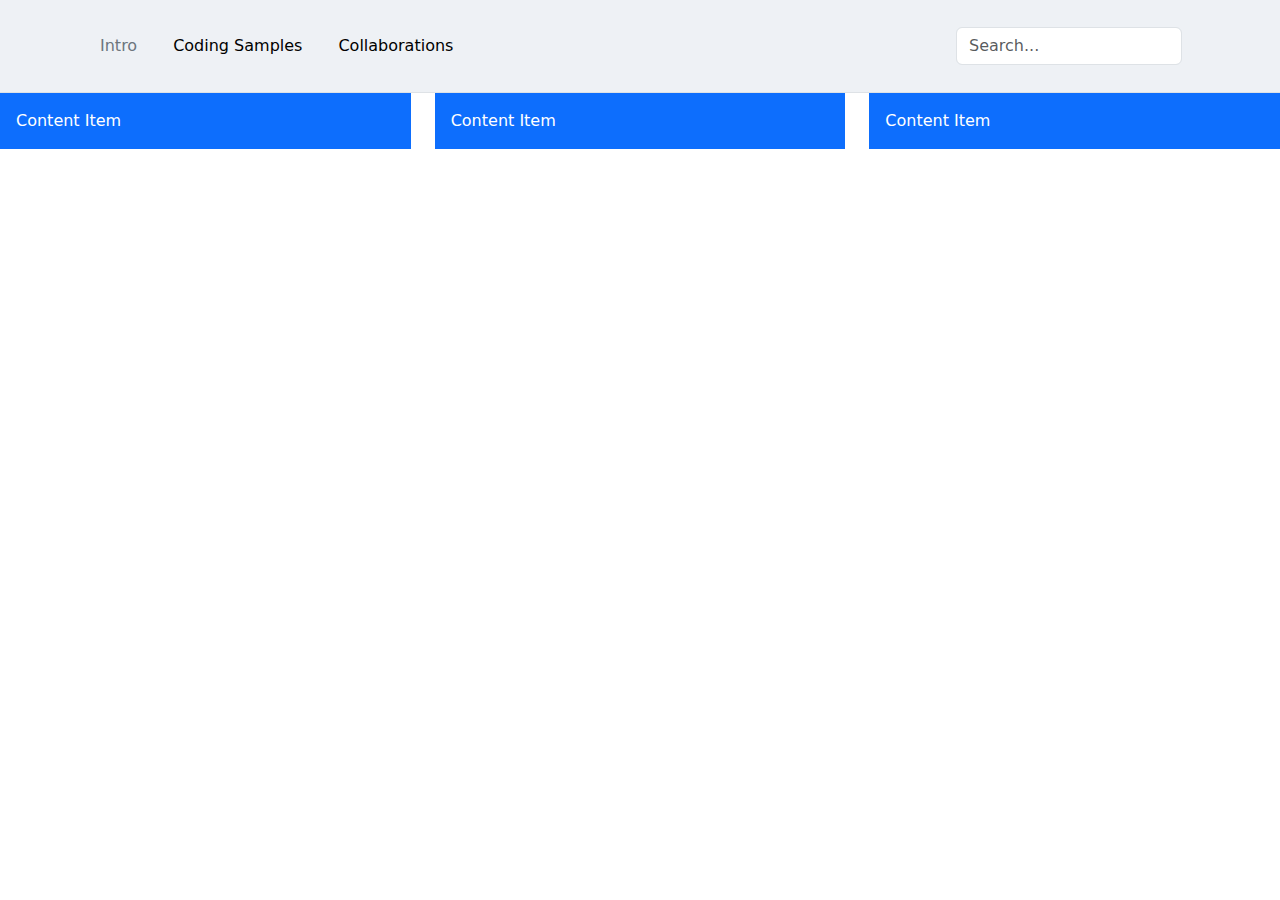
==== coding-samples.html @ 299dd821 "Adds coding-samples page" ====
<!DOCTYPE html>
<html lang="en-us">
<head>
    <meta charset="UTF-8">
    <meta name="viewport" content="width=device-width, initial-scale=1.0">
    <title>Cecilio's Coding Samples</title>
    <link rel="icon" href="./asset-images/Cecilio-Favicon.png" type="image/x-icon">
    <link rel="stylesheet" href="css/bootstrap.min.css">
    <link rel="stylesheet" href="css/style.css">
    <script src="script.js"></script>
</head>

<body>
    <!-- Navigation -->
   <header class="p-3  border-bottom">
       <div class="container">
         <div class="d-flex flex-wrap align-items-center justify-content-center justify-content-lg-start">
           <!--  <a href="/" class="d-flex align-items-center mb-2 mb-lg-0 link-body-emphasis text-decoration-none">
             <svg class="bi me-2" width="40" height="32" role="img" aria-label="Bootstrap"><use xlink:href="#bootstrap"/></svg>
           </a> -->
   
           <ul class="nav col-12 col-lg-auto me-lg-auto mb-2 justify-content-center mb-md-0">
             <li><a href="index.html" class="nav-link px-2 link-secondary">Intro</a></li>
             <li><a href="coding-samples.html" class="nav-link px-2 link-body-emphasis">Coding Samples</a></li>
             <li><a href="#" class="nav-link px-2 link-body-emphasis">Collaborations</a></li>
           </ul>
   
           <form class="col-12 col-lg-auto mb-3 mb-lg-0 me-lg-3" role="search">
             <input type="search" class="form-control" placeholder="Search..." aria-label="Search">
           </form>
           
           <!--  <div class="dropdown text-end">
             <a href="#" class="d-block link-body-emphasis text-decoration-none dropdown-toggle" data-bs-toggle="dropdown" aria-expanded="false">
               <img src="https://github.com/mdo.png" alt="mdo" width="32" height="32" class="rounded-circle">
             </a>
             <ul class="dropdown-menu text-small">
               <li><a class="dropdown-item" href="#">New project...</a></li>
               <li><a class="dropdown-item" href="#">Settings</a></li>
               <li><a class="dropdown-item" href="#">Profile</a></li>
               <li><hr class="dropdown-divider"></li>
               <li><a class="dropdown-item" href="#">Sign out</a></li>
             </ul> -->
           </div>
         </div>
       </div>
     </header>

   <!-- Central Content -->
    <div class="row">
        <div class="col-md-4">
            <div class="p-3 text-bg-primary">Content Item</div>
        </div>
        <div class="col-md-4">
            <div class="p-3 text-bg-primary">Content Item</div>
        </div>
        <div class="col-md-4">
            <div class="p-3 text-bg-primary">Content Item</div>
        </div>
    </div>

</body>
</html>
---- css/style.css ----
header {
  /* background-image: url('./asset-images/Img-Portfolio-Code.jpg'); */
  background-color: #eef1f5;
}

.container-fluid {
  padding: 0px;
  width: 100%;
}

footer {
  background-color: #eef1f5;
  color: #959595;
  text-align: center;
  padding: 10px;
  border-top: 1px solid #d3dce6;
}

#Repo {
  color: #547182;
  letter-spacing: 1px;
}

h1, h2, h3, h4, h5, h6 {
  margin: 0 0 15px 0;
  color: #4075a7;
}

a {
  color: #2a6496;
  text-decoration: none;
}

li {
  list-style: none;
  padding: 10px;
}

li a {
  list-style: none;
  text-decoration: none;
  color: rgb(223, 230, 234);
}
li a:hover {
  border: 5px rgb(129, 156, 187);
}
.photo { 
  align: center;
  width: 210px;
  height: 210px;
  border-radius: 50%;
  box-shadow: 0px 0px 14px #a9a9a9;
  object-fit: cover;
  margin-bottom: 40%;
}

#sidebarleft {
  background-color: #0f141b;
  margin-top: 0;
  padding: 5% 10px 10% 5%;
  border-right: 1px solid #d3dce6;
  float: left;
}

.sidebar {
  float: left;
}

.sidebar h5 {
  text-align: center;
}

.sidebar h5 a {
  color: #5a7a9b; /* Change this to the shade of blue you prefer */
  text-decoration: none;
  font-weight: bold;
  display: inline-block;
  padding: 7px;
  border-radius: 5px;
  transition: background-color 0.3s ease;
}

.sidebar h5 a:hover {
  color: #104e8b; /* Darker blue on hover */
  text-decoration: none; /* Keep underline removed on hover */
}

.col-md-3 {
  padding: 5% 5% 0 4%;
}
.col-md-6 {
  padding: 5% 3% 10% 5%;
}

a.social {
  display: block;
  float: left;
  color: rgb(95, 112, 112);
  text-align: right;
  padding: 5px;
  text-decoration: none;
}
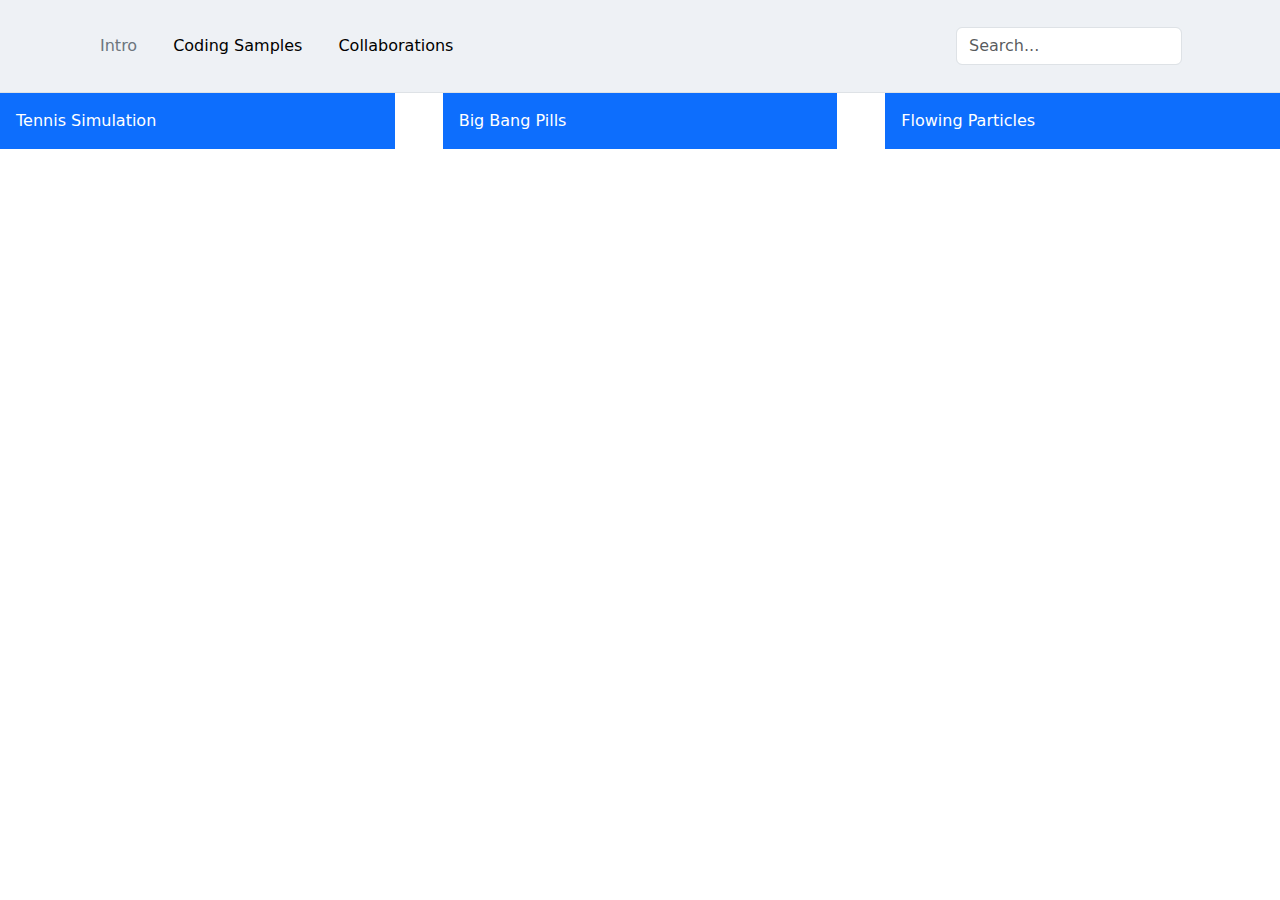
==== commit 185792d9: "Defines styles" ====
--- a/coding-samples.html
+++ b/coding-samples.html
@@ -46,15 +46,15 @@
      </header>
 
    <!-- Central Content -->
-    <div class="row">
+    <div class="row g-5">
         <div class="col-md-4">
-            <div class="p-3 text-bg-primary">Content Item</div>
+            <div class="p-3 text-bg-primary">Tennis Simulation</div>
         </div>
         <div class="col-md-4">
-            <div class="p-3 text-bg-primary">Content Item</div>
+            <div class="p-3 text-bg-primary">Big Bang Pills</div>
         </div>
         <div class="col-md-4">
-            <div class="p-3 text-bg-primary">Content Item</div>
+            <div class="p-3 text-bg-primary">Flowing Particles</div>
         </div>
     </div>
 
--- a/css/style.css
+++ b/css/style.css
@@ -1,6 +1,6 @@
 
 header {
-  /* background-image: url('./asset-images/Img-Portfolio-Code.jpg'); */
+  /* background-image: url('/img/Bkground-ln.jpg'); */
   background-color: #eef1f5;
 }
 
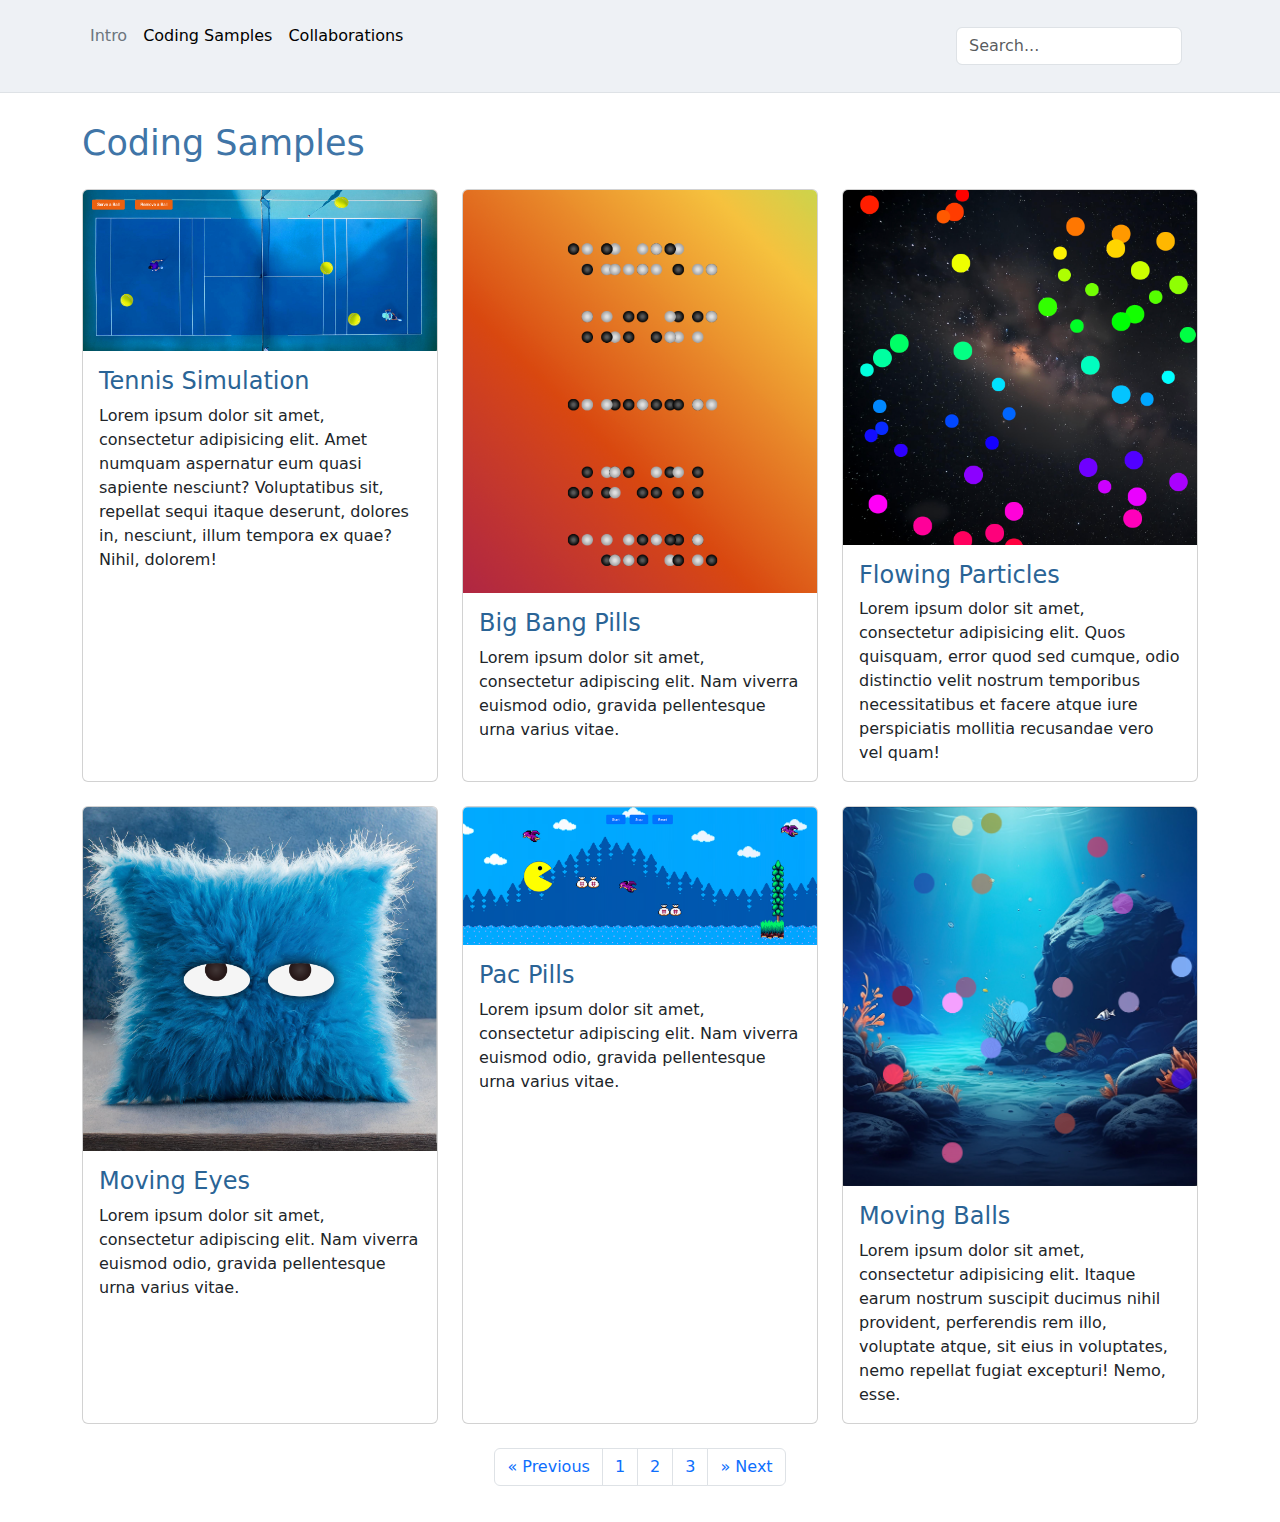
==== commit 77d838b4: "Redo coding-samples.html" ====
--- a/coding-samples.html
+++ b/coding-samples.html
@@ -6,6 +6,7 @@
     <title>Cecilio's Coding Samples</title>
     <link rel="icon" href="./asset-images/Cecilio-Favicon.png" type="image/x-icon">
     <link rel="stylesheet" href="css/bootstrap.min.css">
+    <link rel="stylesheet" href="js/bootstrap.bundle.min.js">
     <link rel="stylesheet" href="css/style.css">
     <script src="script.js"></script>
 </head>
@@ -46,17 +47,118 @@
      </header>
 
    <!-- Central Content -->
-    <div class="row g-5">
-        <div class="col-md-4">
-            <div class="p-3 text-bg-primary">Tennis Simulation</div>
+    <div class="container">
+      <!-- Page Heading -->
+      <h1 class="my-4">
+        <small>Coding Samples</small>
+      </h1>
+    
+      <div class="row">
+        <div class="col-lg-4 col-sm-6 mb-4">
+          <div class="card h-100">
+            <a href="https://ceciliosanchez.com/github/xpro/tennis_simulation/serve.html" target="_blank"><img class="card-img-top" src="img/screenshot-tennis-simulation.png" alt="Tennis Simulation Game"></a>
+            <div class="card-body">
+              <h4 class="card-title">
+                <a href="https://ceciliosanchez.com/github/xpro/tennis_simulation/serve.html" target="_blank">Tennis Simulation</a>
+              </h4>
+              <p class="card-text">Lorem ipsum dolor sit amet, consectetur adipisicing elit. Amet numquam
+                aspernatur eum quasi sapiente nesciunt? Voluptatibus sit, repellat sequi itaque deserunt,
+                dolores in, nesciunt, illum tempora ex quae? Nihil, dolorem!</p>
+            </div>
+          </div>
         </div>
-        <div class="col-md-4">
-            <div class="p-3 text-bg-primary">Big Bang Pills</div>
+        <div class="col-lg-4 col-sm-6 mb-4">
+          <div class="card h-100">
+            <a href="https://ceciliosanchez.com/github/xpro/big_bang_pills/bigBang.html" target="_blank"><img class="card-img-top" src="img/screenshot-bigbang-pills.png" alt="Big Bang Pills Animation"></a>
+            <div class="card-body">
+              <h4 class="card-title">
+                <a href="https://ceciliosanchez.com/github/xpro/big_bang_pills/bigBang.html" target="_blank">Big Bang Pills</a>
+              </h4>
+              <p class="card-text">Lorem ipsum dolor sit amet, consectetur adipiscing elit. Nam viverra euismod
+                odio, gravida pellentesque urna varius vitae.</p>
+            </div>
+          </div>
         </div>
-        <div class="col-md-4">
-            <div class="p-3 text-bg-primary">Flowing Particles</div>
+        <div class="col-lg-4 col-sm-6 mb-4">
+          <div class="card h-100">
+            <a href="https://ceciliosanchez.com/github/xpro/flowing_particles/one-dimension-motion.html" target="_blank"><img class="card-img-top" src="img/screenshot-moving-particles.png" alt=""></a>
+            <div class="card-body">
+              <h4 class="card-title">
+                <a href="https://ceciliosanchez.com/github/xpro/flowing_particles/one-dimension-motion.html" target="_blank">Flowing Particles</a>
+              </h4>
+              <p class="card-text">Lorem ipsum dolor sit amet, consectetur adipisicing elit. Quos quisquam, error
+                quod sed cumque, odio distinctio velit nostrum temporibus necessitatibus et facere atque iure
+                perspiciatis mollitia recusandae vero vel quam!</p>
+            </div>
+          </div>
         </div>
+        <div class="col-lg-4 col-sm-6 mb-4">
+          <div class="card h-100">
+            <a href="https://ceciliosanchez.com/github/xpro/moving_eyes/eyes.html" target="_blank"><img class="card-img-top" src="img/screenshot-moving-eyes.png" alt=""></a>
+            <div class="card-body">
+              <h4 class="card-title">
+                <a href="https://ceciliosanchez.com/github/xpro/moving_eyes/eyes.html" target="_blank">Moving Eyes</a>
+              </h4>
+              <p class="card-text">Lorem ipsum dolor sit amet, consectetur adipiscing elit. Nam viverra euismod
+                odio, gravida pellentesque urna varius vitae.</p>
+            </div>
+          </div>
+        </div>
+        <div class="col-lg-4 col-sm-6 mb-4">
+          <div class="card h-100">
+            <a href="https://ceciliosanchez.com/github/xpro/pac_pills/pac-pills.html" target="_blank"><img class="card-img-top" src="img/screenshot-game-pacpills.png" alt=""></a>
+            <div class="card-body">
+              <h4 class="card-title">
+                <a href="https://ceciliosanchez.com/github/xpro/pac_pills/pac-pills.html" target="_blank">Pac Pills</a>
+              </h4>
+              <p class="card-text">Lorem ipsum dolor sit amet, consectetur adipiscing elit. Nam viverra euismod
+                odio, gravida pellentesque urna varius vitae.</p>
+            </div>
+          </div>
+        </div>
+        <div class="col-lg-4 col-sm-6 mb-4">
+          <div class="card h-100">
+            <a href="https://ceciliosanchez.com/github/xpro/moving_balls/ball.html" target="_blank"><img class="card-img-top" src="img/screenshot-moving-balls.png" alt=""></a>
+            <div class="card-body">
+              <h4 class="card-title">
+                <a href="https://ceciliosanchez.com/github/xpro/moving_balls/ball.html" target="_blank">Moving Balls</a>
+              </h4>
+              <p class="card-text">Lorem ipsum dolor sit amet, consectetur adipisicing elit. Itaque earum nostrum
+                suscipit ducimus nihil provident, perferendis rem illo, voluptate atque, sit eius in voluptates,
+                nemo repellat fugiat excepturi! Nemo, esse.</p>
+            </div>
+          </div>
+        </div>
+      </div>
+      <!-- /.row -->
+    
+      <!-- Pagination -->
+      <ul class="pagination justify-content-center">
+        <li class="page-item">
+          <a class="page-link" href="#" aria-label="Previous">
+            <span aria-hidden="true">&laquo;</span>
+            <span class="sr-only">Previous</span>
+          </a>
+        </li>
+        <li class="page-item">
+          <a class="page-link" href="#">1</a>
+        </li>
+        <li class="page-item">
+          <a class="page-link" href="#">2</a>
+        </li>
+        <li class="page-item">
+          <a class="page-link" href="#">3</a>
+        </li>
+        <li class="page-item">
+          <a class="page-link" href="#" aria-label="Next">
+            <span aria-hidden="true">&raquo;</span>
+            <span class="sr-only">Next</span>
+          </a>
+        </li>
+      </ul>
+    
     </div>
+    <!-- /.container -->
 
 </body>
 </html>--- a/css/style.css
+++ b/css/style.css
@@ -1,29 +1,20 @@
-
 header {
   /* background-image: url('/img/Bkground-ln.jpg'); */
   background-color: #eef1f5;
 }
 
-.container-fluid {
-  padding: 0px;
-  width: 100%;
+.content p {
+  text-align: justify;
+  color: #444444;
 }
 
-footer {
-  background-color: #eef1f5;
-  color: #959595;
-  text-align: center;
-  padding: 10px;
-  border-top: 1px solid #d3dce6;
+h1, h2, h3, h4 {
+  margin: 0 0 40px 0;
+  color: #4075a7;
 }
 
-#Repo {
-  color: #547182;
-  letter-spacing: 1px;
-}
-
-h1, h2, h3, h4, h5, h6 {
-  margin: 0 0 15px 0;
+h5, h6 {
+  margin: 0 0 10px 0;
   color: #4075a7;
 }
 
@@ -32,19 +23,13 @@
   text-decoration: none;
 }
 
-li {
-  list-style: none;
-  padding: 10px;
+.col-md-3 {
+  padding: 5% 5% 0 4%;
+}
+.col-md-6 {
+  padding: 5% 3% 10% 5%;
 }
 
-li a {
-  list-style: none;
-  text-decoration: none;
-  color: rgb(223, 230, 234);
-}
-li a:hover {
-  border: 5px rgb(129, 156, 187);
-}
 .photo { 
   align: center;
   width: 210px;
@@ -52,25 +37,29 @@
   border-radius: 50%;
   box-shadow: 0px 0px 14px #a9a9a9;
   object-fit: cover;
-  margin-bottom: 40%;
-}
-
-#sidebarleft {
-  background-color: #0f141b;
-  margin-top: 0;
-  padding: 5% 10px 10% 5%;
-  border-right: 1px solid #d3dce6;
-  float: left;
+  margin-bottom: 35%;
 }
 
 .sidebar {
-  float: left;
+  display: flex;
+  flex-direction: column;
+  align-items: center;
+  justify-content: center;
+  text-align: center;
+  height: 100%;
+  margin-top: 0;
+  padding-left: 15px; /* Default padding */
 }
 
-.sidebar h5 {
-  text-align: center;
+@media (max-width: 768px) {
+  .sidebar {
+      padding-left: 30px; /* Increased padding for smaller screens */
+  }
+
+}#Repo {
+  color: #547182;
+  letter-spacing: 1px;
 }
-
 .sidebar h5 a {
   color: #5a7a9b; /* Change this to the shade of blue you prefer */
   text-decoration: none;
@@ -86,18 +75,45 @@
   text-decoration: none; /* Keep underline removed on hover */
 }
 
-.col-md-3 {
-  padding: 5% 5% 0 4%;
-}
-.col-md-6 {
-  padding: 5% 3% 10% 5%;
+ul {
+  list-style: none;
+  padding: 0;
 }
 
-a.social {
-  display: block;
-  float: left;
-  color: rgb(95, 112, 112);
-  text-align: right;
-  padding: 5px;
+ul li {
+  display: flex;
+  align-items: center;
+  margin-bottom: 20px;
+}
+
+ul li a {
   text-decoration: none;
+  color: rgb(10, 81, 136);
+  display: flex;
+  align-items: center;
 }
+
+ul li a:hover {
+  color:rgb(77, 190, 224);
+}
+
+ul li .icon {
+  width: 27px;
+  height: 27px;
+  background-size: cover;
+  background-position: center;
+  border-radius: 50%;
+  margin-right: 10px;
+}
+
+footer {
+    padding: 10px 0;
+    background-color: #f8f9fa;
+    border-top: 1px solid #e9ecef; 
+    position: fixed;
+    left: 0;
+    bottom: 0;
+    width: 100%;
+    text-align: center;
+
+}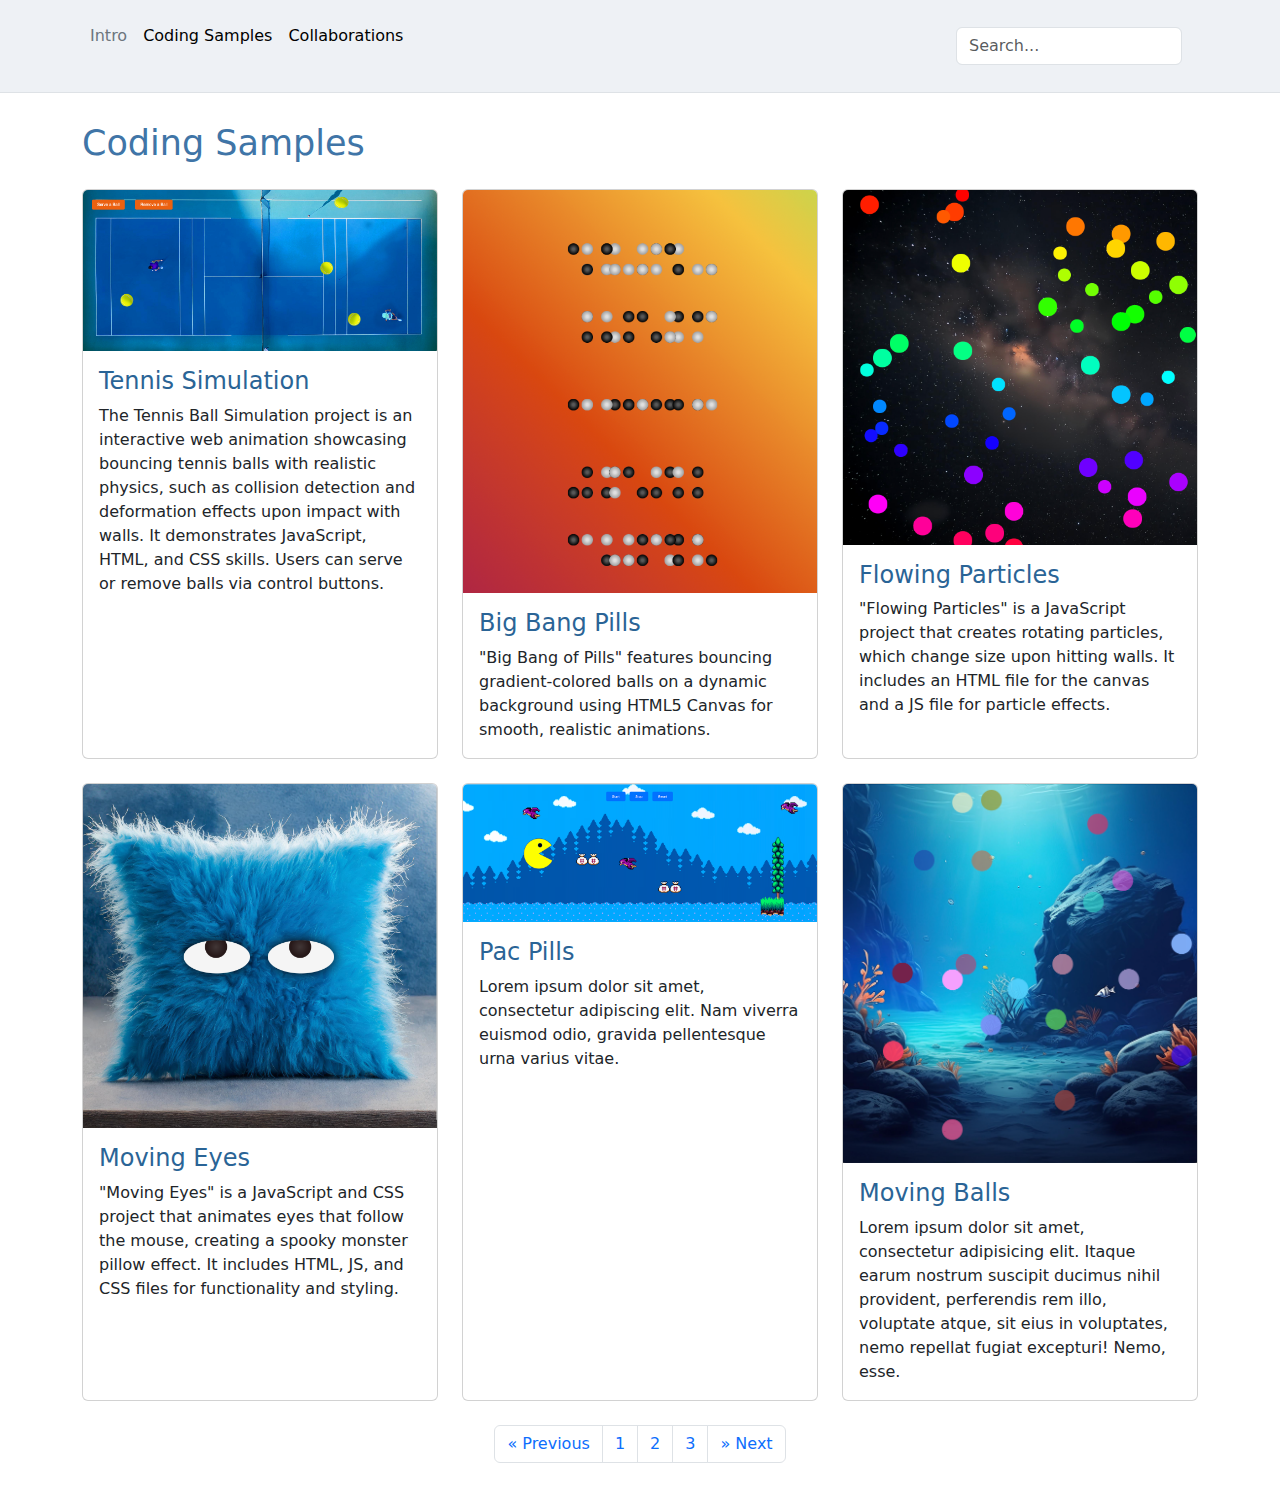
==== commit 631f5227: "Creates text for projects" ====
--- a/coding-samples.html
+++ b/coding-samples.html
@@ -61,9 +61,8 @@
               <h4 class="card-title">
                 <a href="https://ceciliosanchez.com/github/xpro/tennis_simulation/serve.html" target="_blank">Tennis Simulation</a>
               </h4>
-              <p class="card-text">Lorem ipsum dolor sit amet, consectetur adipisicing elit. Amet numquam
-                aspernatur eum quasi sapiente nesciunt? Voluptatibus sit, repellat sequi itaque deserunt,
-                dolores in, nesciunt, illum tempora ex quae? Nihil, dolorem!</p>
+              <p class="card-text">The Tennis Ball Simulation project is an interactive web animation showcasing bouncing tennis balls with realistic physics,
+                 such as collision detection and deformation effects upon impact with walls. It demonstrates JavaScript, HTML, and CSS skills. Users can serve or remove balls via control buttons.</p>
             </div>
           </div>
         </div>
@@ -74,8 +73,8 @@
               <h4 class="card-title">
                 <a href="https://ceciliosanchez.com/github/xpro/big_bang_pills/bigBang.html" target="_blank">Big Bang Pills</a>
               </h4>
-              <p class="card-text">Lorem ipsum dolor sit amet, consectetur adipiscing elit. Nam viverra euismod
-                odio, gravida pellentesque urna varius vitae.</p>
+              <p class="card-text">"Big Bang of Pills" features bouncing gradient-colored balls on a dynamic background using HTML5
+                 Canvas for smooth, realistic animations.</p>
             </div>
           </div>
         </div>
@@ -86,9 +85,8 @@
               <h4 class="card-title">
                 <a href="https://ceciliosanchez.com/github/xpro/flowing_particles/one-dimension-motion.html" target="_blank">Flowing Particles</a>
               </h4>
-              <p class="card-text">Lorem ipsum dolor sit amet, consectetur adipisicing elit. Quos quisquam, error
-                quod sed cumque, odio distinctio velit nostrum temporibus necessitatibus et facere atque iure
-                perspiciatis mollitia recusandae vero vel quam!</p>
+              <p class="card-text">"Flowing Particles" is a JavaScript project that creates rotating particles, which change 
+                size upon hitting walls. It includes an HTML file for the canvas and a JS file for particle effects.</p>
             </div>
           </div>
         </div>
@@ -99,8 +97,8 @@
               <h4 class="card-title">
                 <a href="https://ceciliosanchez.com/github/xpro/moving_eyes/eyes.html" target="_blank">Moving Eyes</a>
               </h4>
-              <p class="card-text">Lorem ipsum dolor sit amet, consectetur adipiscing elit. Nam viverra euismod
-                odio, gravida pellentesque urna varius vitae.</p>
+              <p class="card-text">"Moving Eyes" is a JavaScript and CSS project that animates eyes that follow the mouse, 
+                creating a spooky monster pillow effect. It includes HTML, JS, and CSS files for functionality and styling.</p>
             </div>
           </div>
         </div>
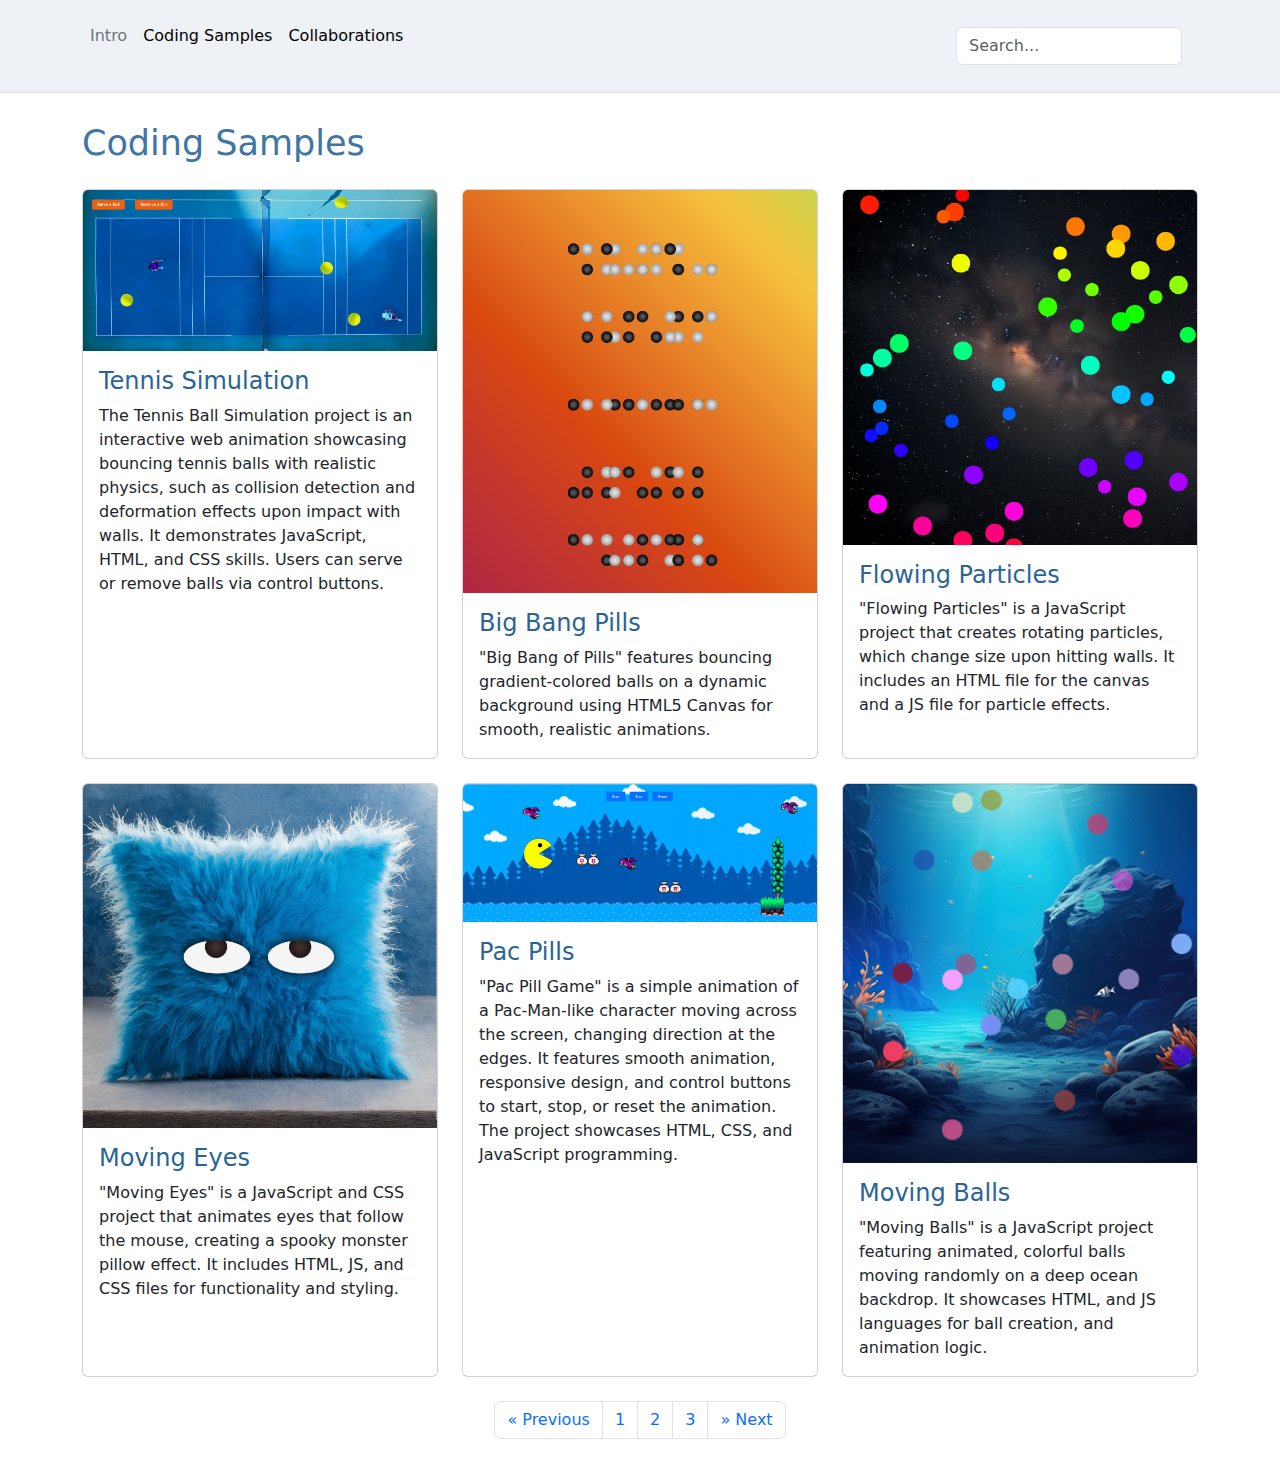
==== commit 3fe5e6d2: "Completes description of projects" ====
--- a/coding-samples.html
+++ b/coding-samples.html
@@ -109,8 +109,9 @@
               <h4 class="card-title">
                 <a href="https://ceciliosanchez.com/github/xpro/pac_pills/pac-pills.html" target="_blank">Pac Pills</a>
               </h4>
-              <p class="card-text">Lorem ipsum dolor sit amet, consectetur adipiscing elit. Nam viverra euismod
-                odio, gravida pellentesque urna varius vitae.</p>
+              <p class="card-text">"Pac Pill Game" is a simple animation of a Pac-Man-like character moving across the screen, 
+                changing direction at the edges. It features smooth animation, responsive design, and control buttons to start, 
+                stop, or reset the animation. The project showcases HTML, CSS, and JavaScript programming.</p>
             </div>
           </div>
         </div>
@@ -121,9 +122,8 @@
               <h4 class="card-title">
                 <a href="https://ceciliosanchez.com/github/xpro/moving_balls/ball.html" target="_blank">Moving Balls</a>
               </h4>
-              <p class="card-text">Lorem ipsum dolor sit amet, consectetur adipisicing elit. Itaque earum nostrum
-                suscipit ducimus nihil provident, perferendis rem illo, voluptate atque, sit eius in voluptates,
-                nemo repellat fugiat excepturi! Nemo, esse.</p>
+              <p class="card-text">"Moving Balls" is a JavaScript project featuring animated, colorful balls moving randomly on a deep ocean backdrop. 
+                It showcases HTML, and JS languages for ball creation, and animation logic.</p>
             </div>
           </div>
         </div>
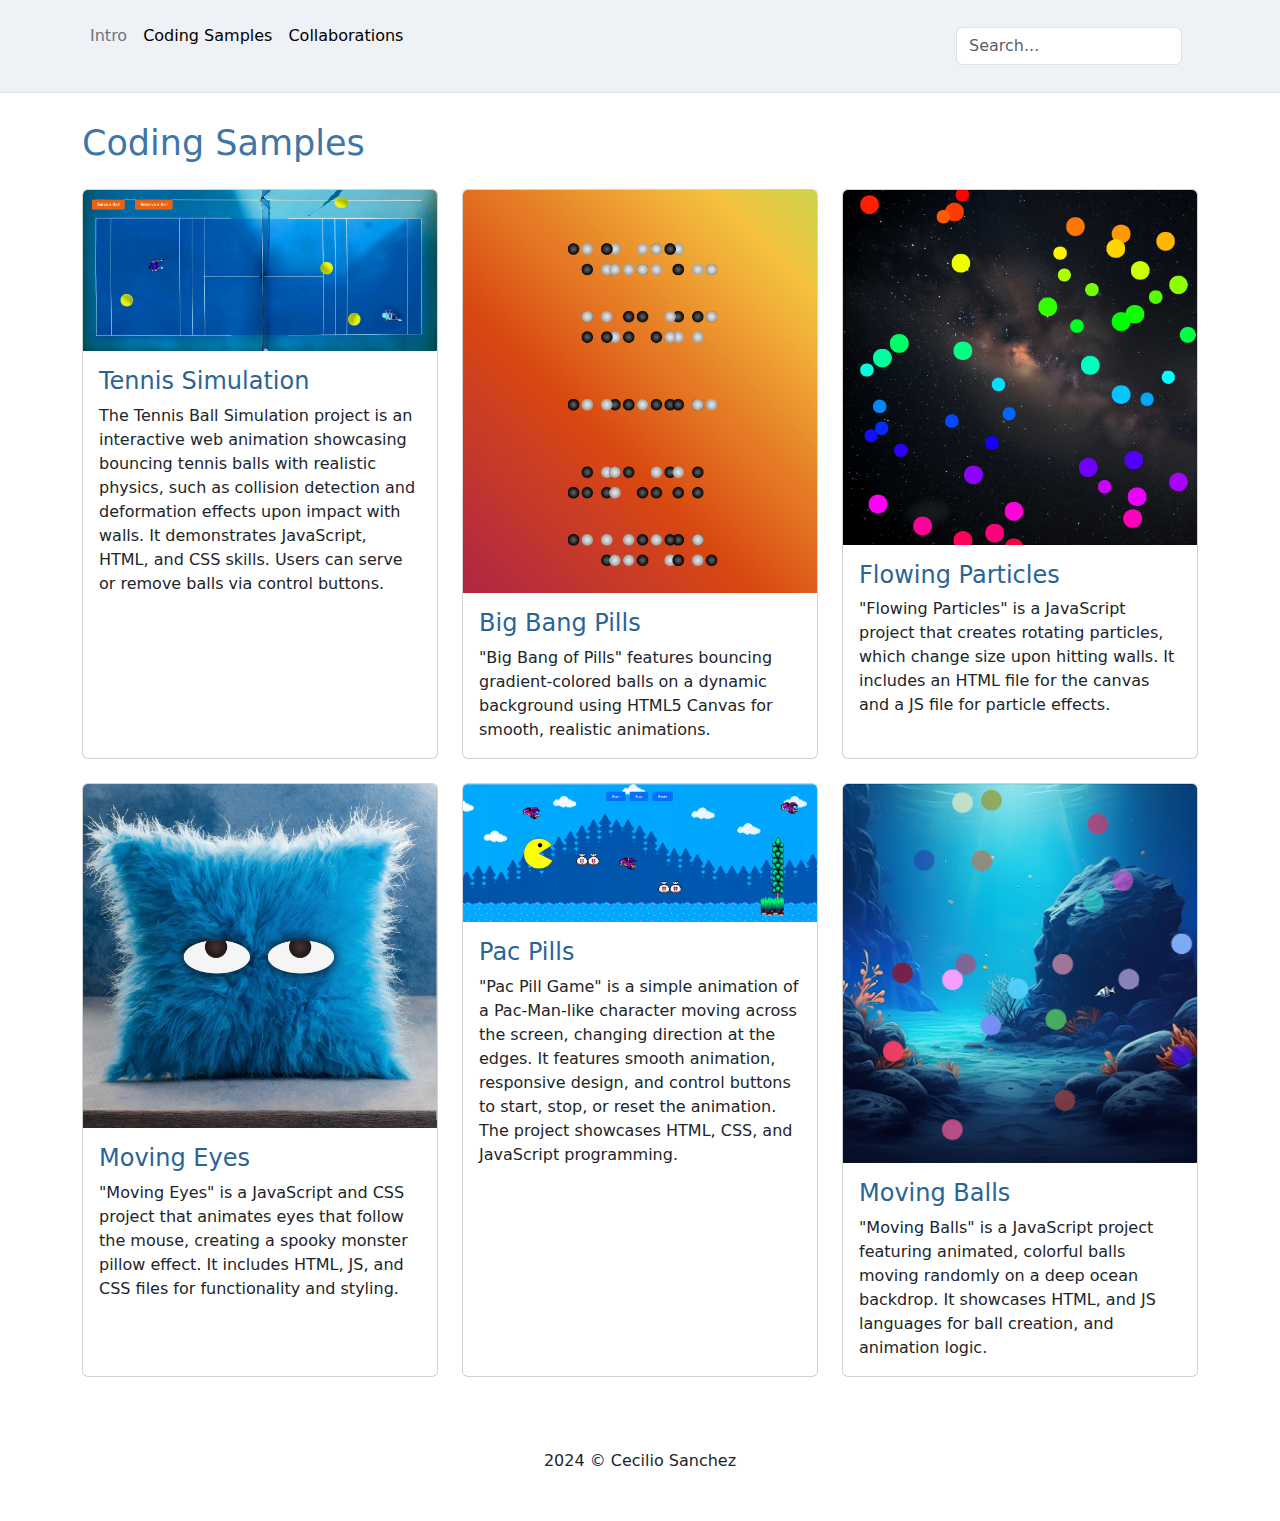
==== commit 91668742: "Enables Collaboration link" ====
--- a/coding-samples.html
+++ b/coding-samples.html
@@ -23,7 +23,7 @@
            <ul class="nav col-12 col-lg-auto me-lg-auto mb-2 justify-content-center mb-md-0">
              <li><a href="index.html" class="nav-link px-2 link-secondary">Intro</a></li>
              <li><a href="coding-samples.html" class="nav-link px-2 link-body-emphasis">Coding Samples</a></li>
-             <li><a href="#" class="nav-link px-2 link-body-emphasis">Collaborations</a></li>
+            <li><a href="https://ceciliosanchez.com/contact/" target="_blank" class="nav-link px-2 link-body-emphasis">Collaborations</a></li>
            </ul>
    
            <form class="col-12 col-lg-auto mb-3 mb-lg-0 me-lg-3" role="search">
@@ -132,6 +132,7 @@
     
       <!-- Pagination -->
       <ul class="pagination justify-content-center">
+        <!-- 
         <li class="page-item">
           <a class="page-link" href="#" aria-label="Previous">
             <span aria-hidden="true">&laquo;</span>
@@ -153,10 +154,16 @@
             <span class="sr-only">Next</span>
           </a>
         </li>
+        -->
       </ul>
     
     </div>
     <!-- /.container -->
 
+     <!-- Footer -->
+    <div class="text-center mt-5 mb-5">
+      2024 &copy; Cecilio Sanchez
+    </div>
+
 </body>
 </html>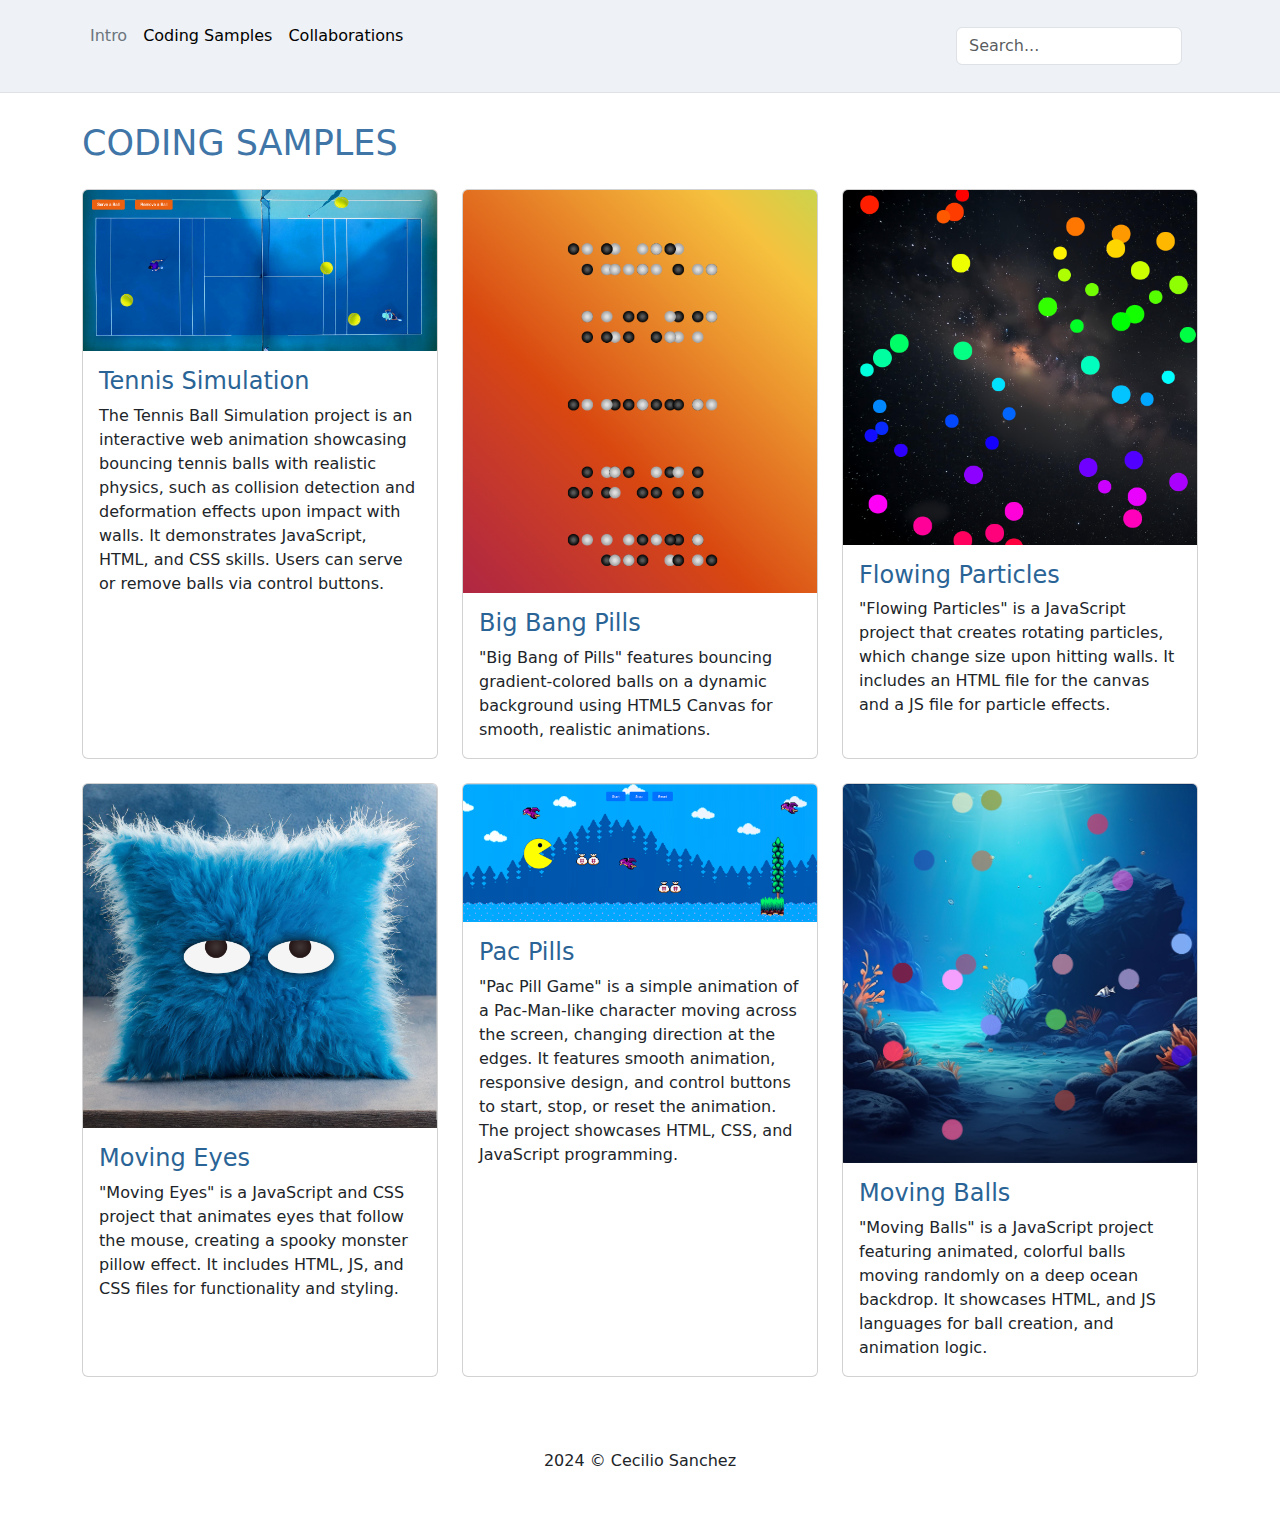
==== commit 70ac768a: "Creates Uppercase fonts" ====
--- a/coding-samples.html
+++ b/coding-samples.html
@@ -50,7 +50,7 @@
     <div class="container">
       <!-- Page Heading -->
       <h1 class="my-4">
-        <small>Coding Samples</small>
+        <small>CODING SAMPLES</small>
       </h1>
     
       <div class="row">
--- a/css/style.css
+++ b/css/style.css
@@ -18,16 +18,27 @@
   color: #4075a7;
 }
 
+.unique-font {
+  font-family: 'Montserrat', sans-serif;
+}
+
 a {
   color: #2a6496;
   text-decoration: none;
 }
 
-.col-md-3 {
-  padding: 5% 5% 0 4%;
+.col-md-3, .col-md-4, .col-md-6, .col-md-8, .sidebar {
+  padding: 5% 5% 7% 4%;
 }
-.col-md-6 {
+.col-lg-3 .col-12 {
   padding: 5% 3% 10% 5%;
+}
+
+.extra-space {
+  margin-top: 70px;
+}
+.icon {
+  margin: 4px;
 }
 
 .photo { 
